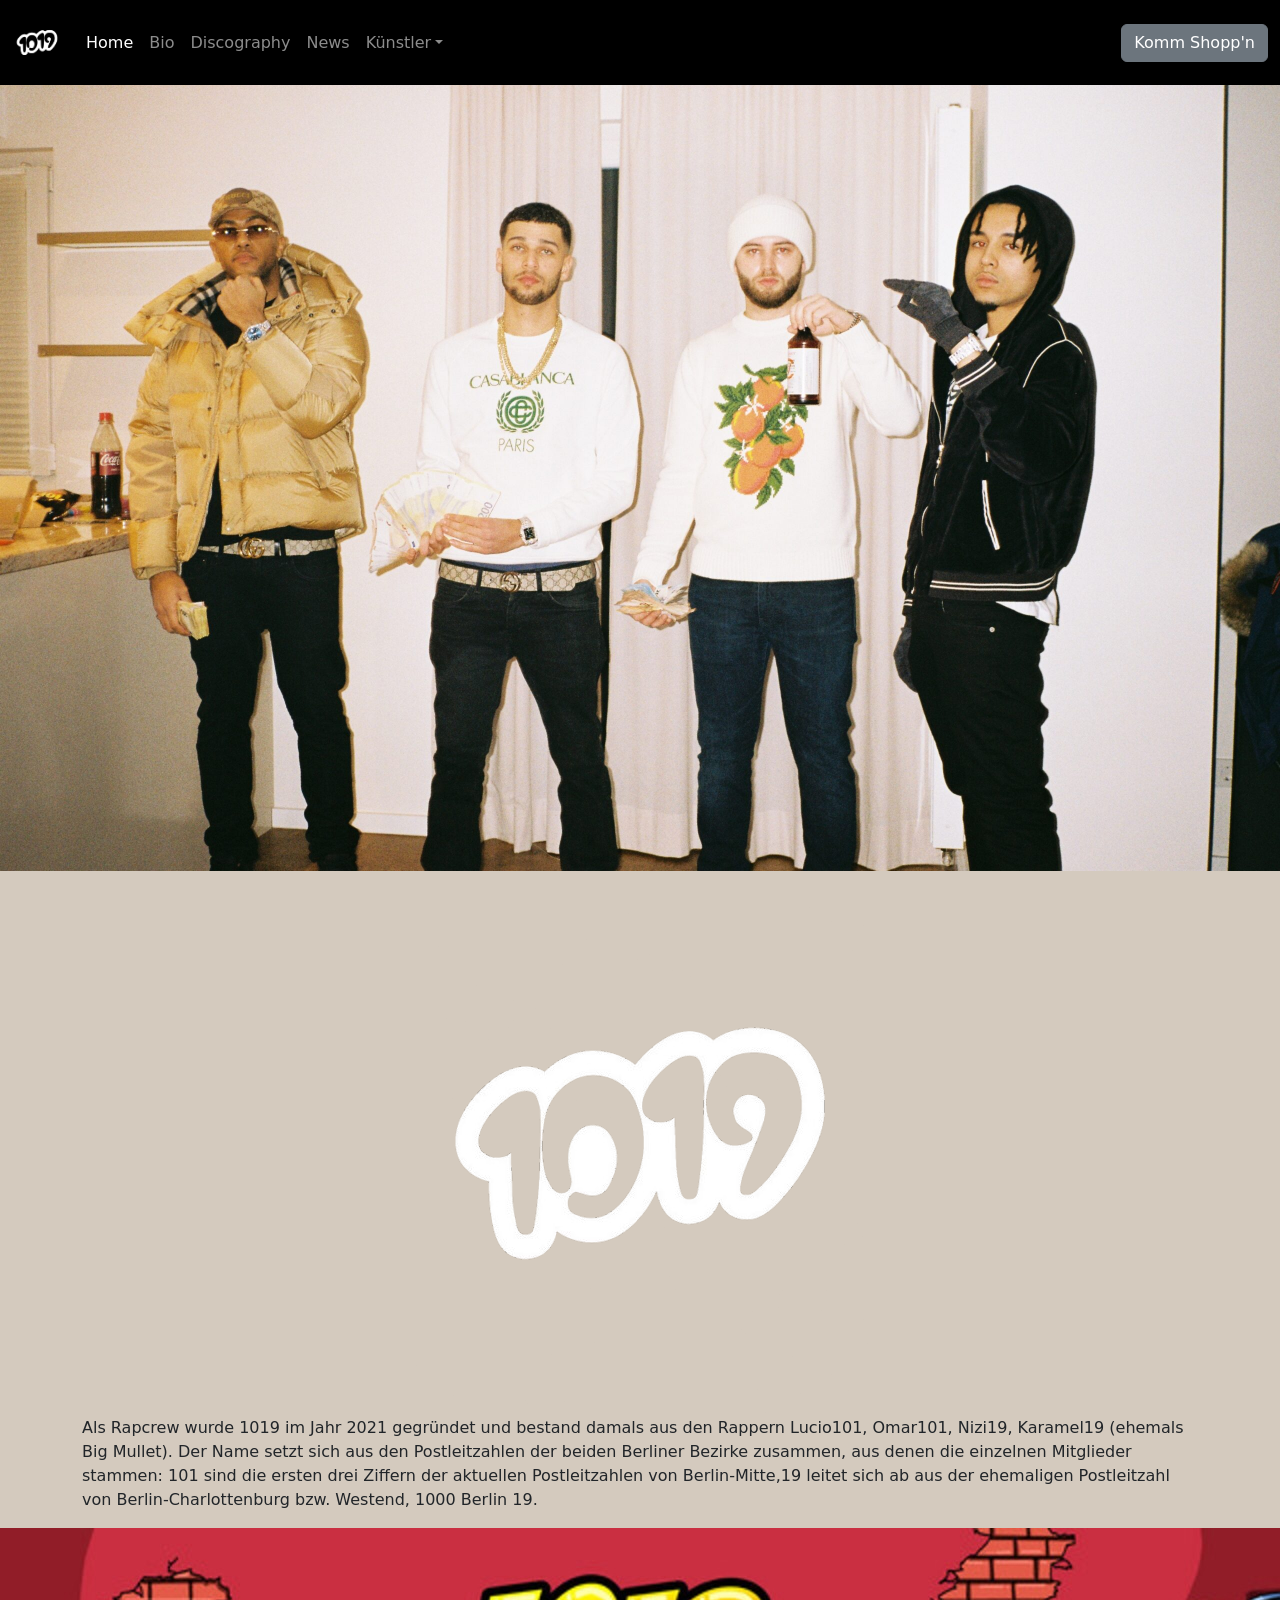
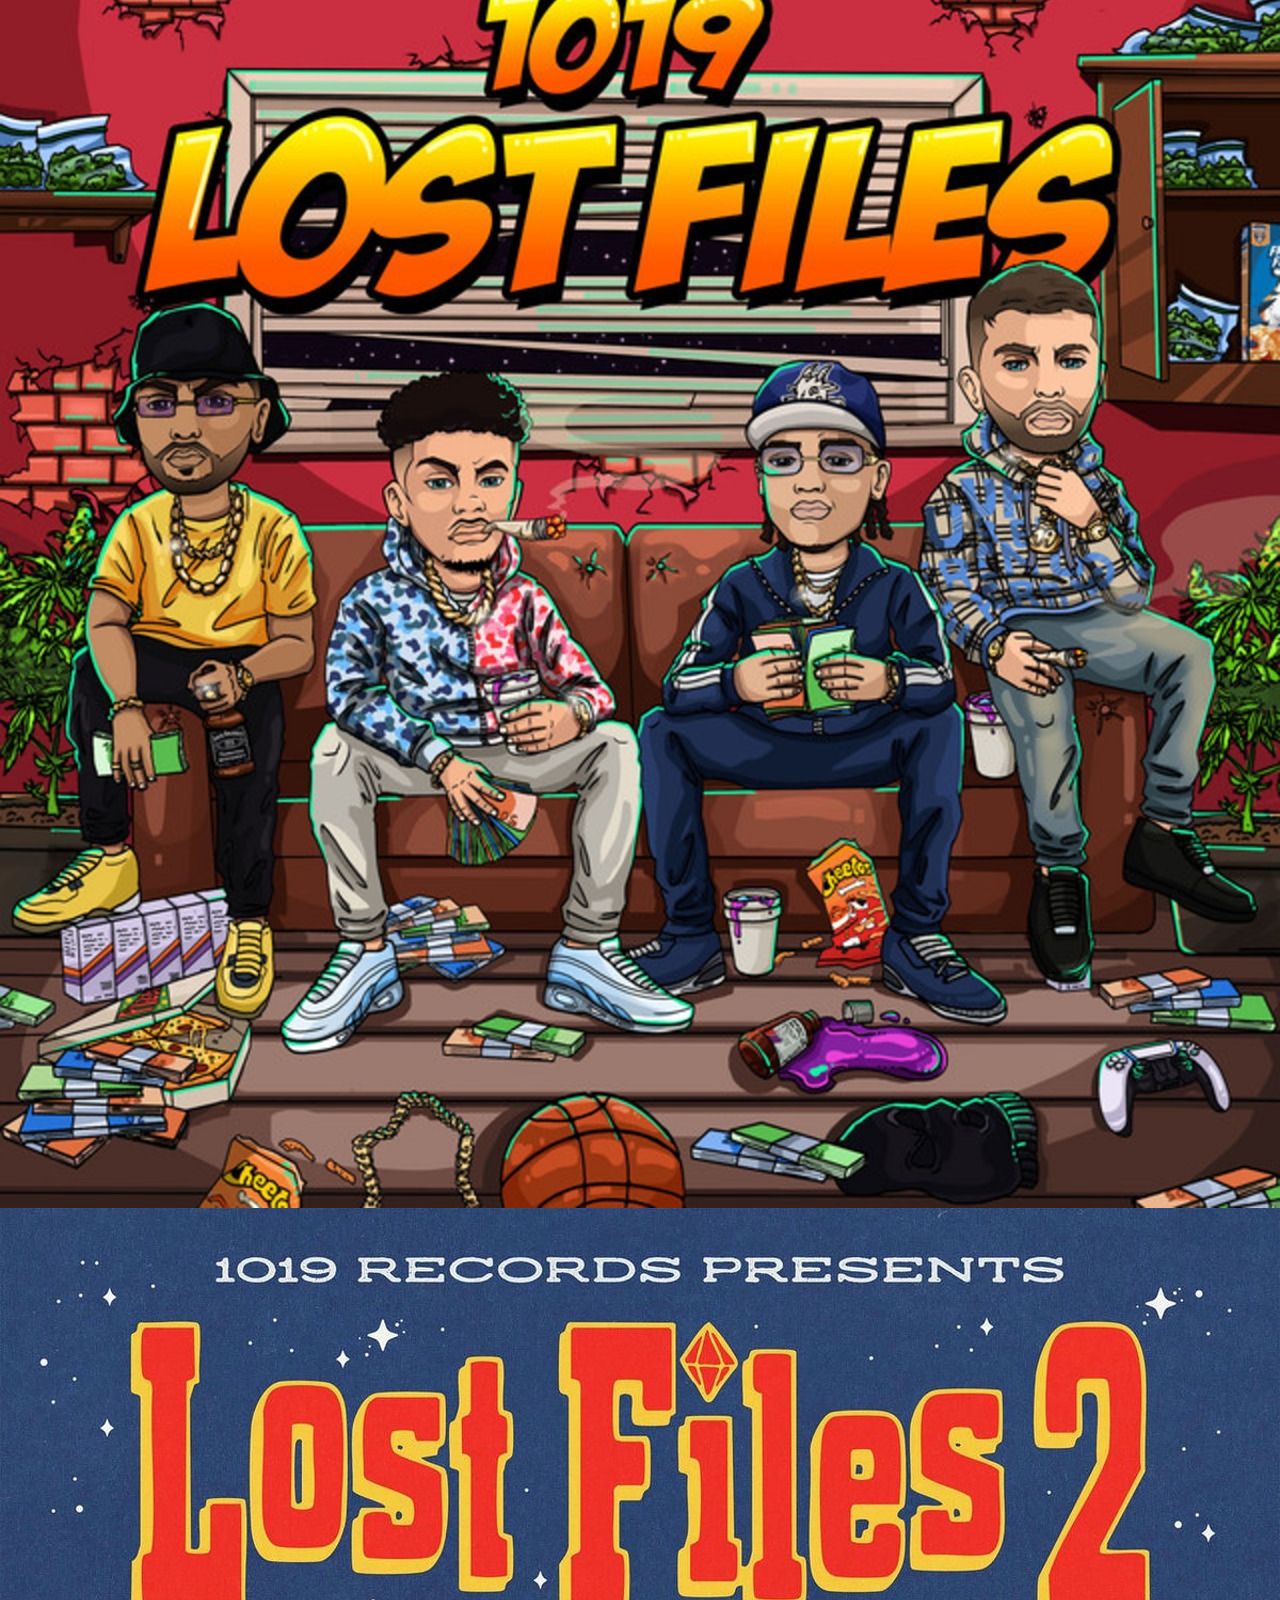
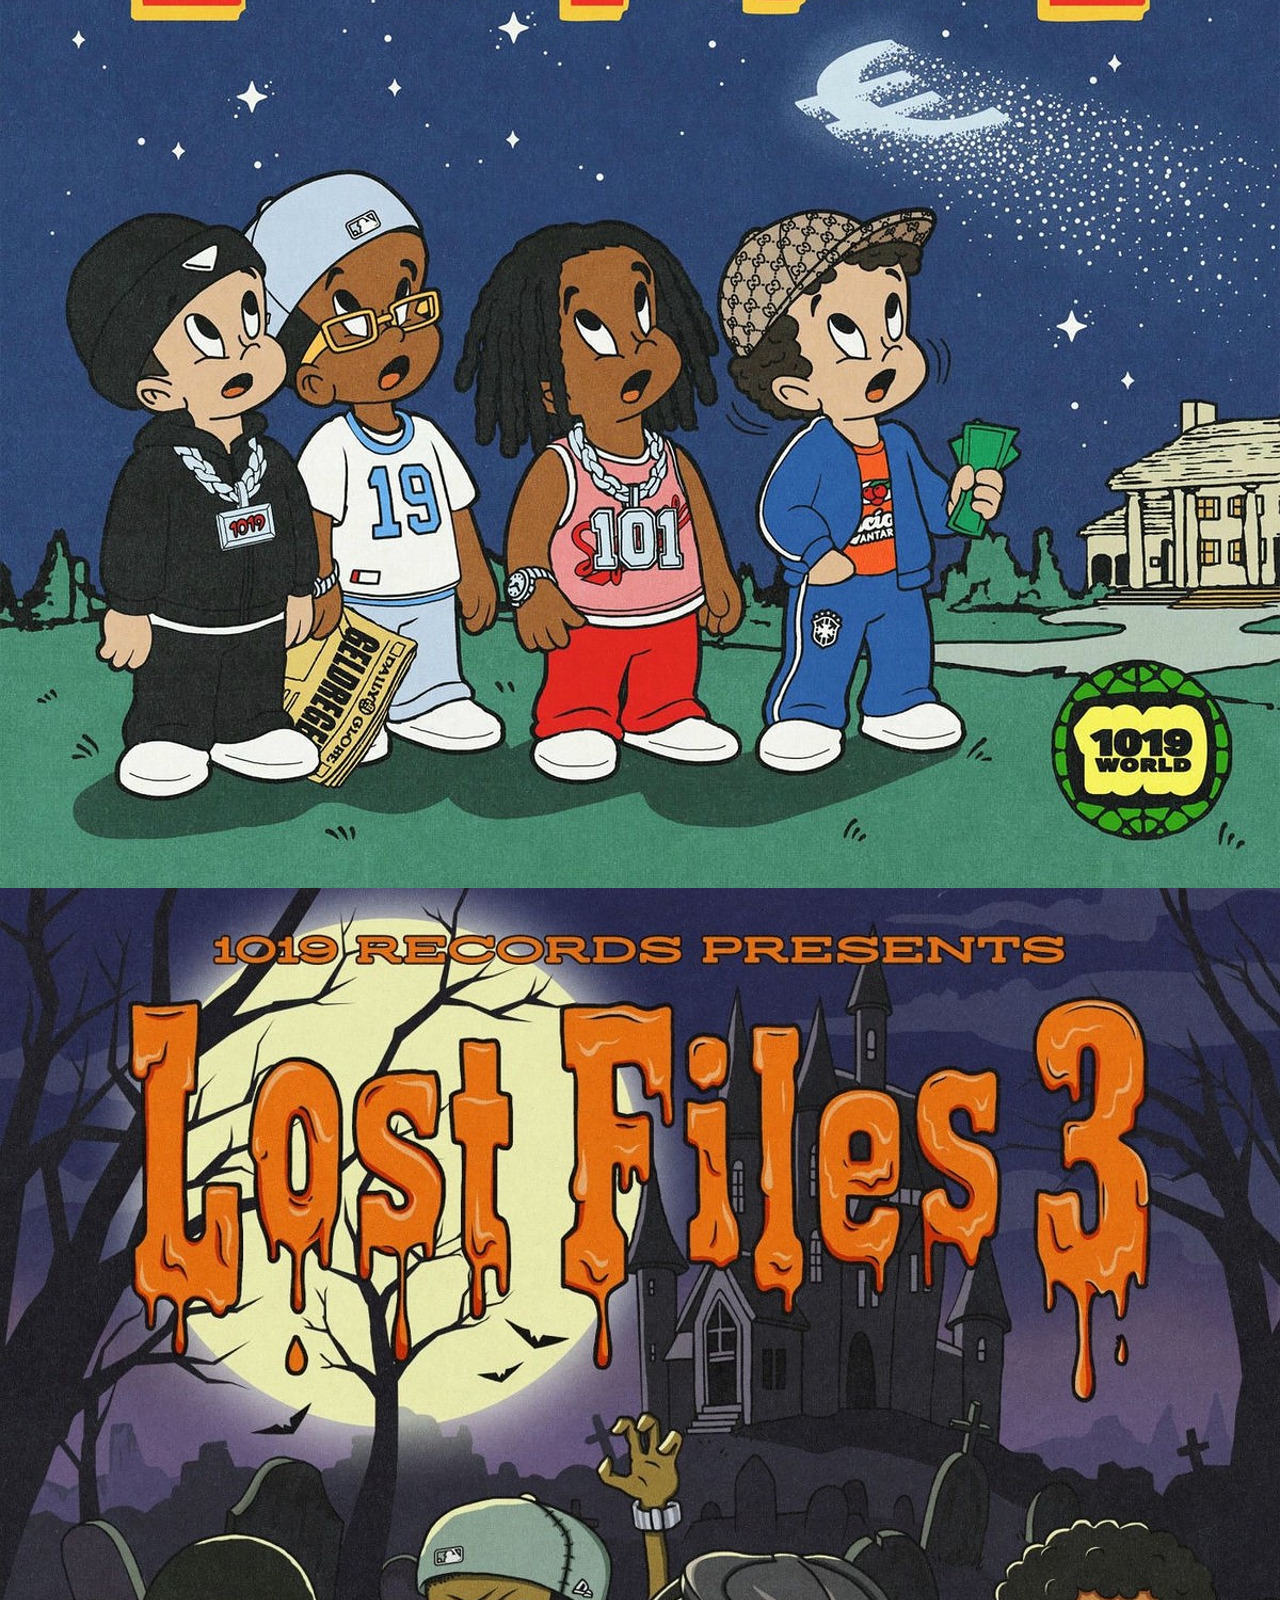
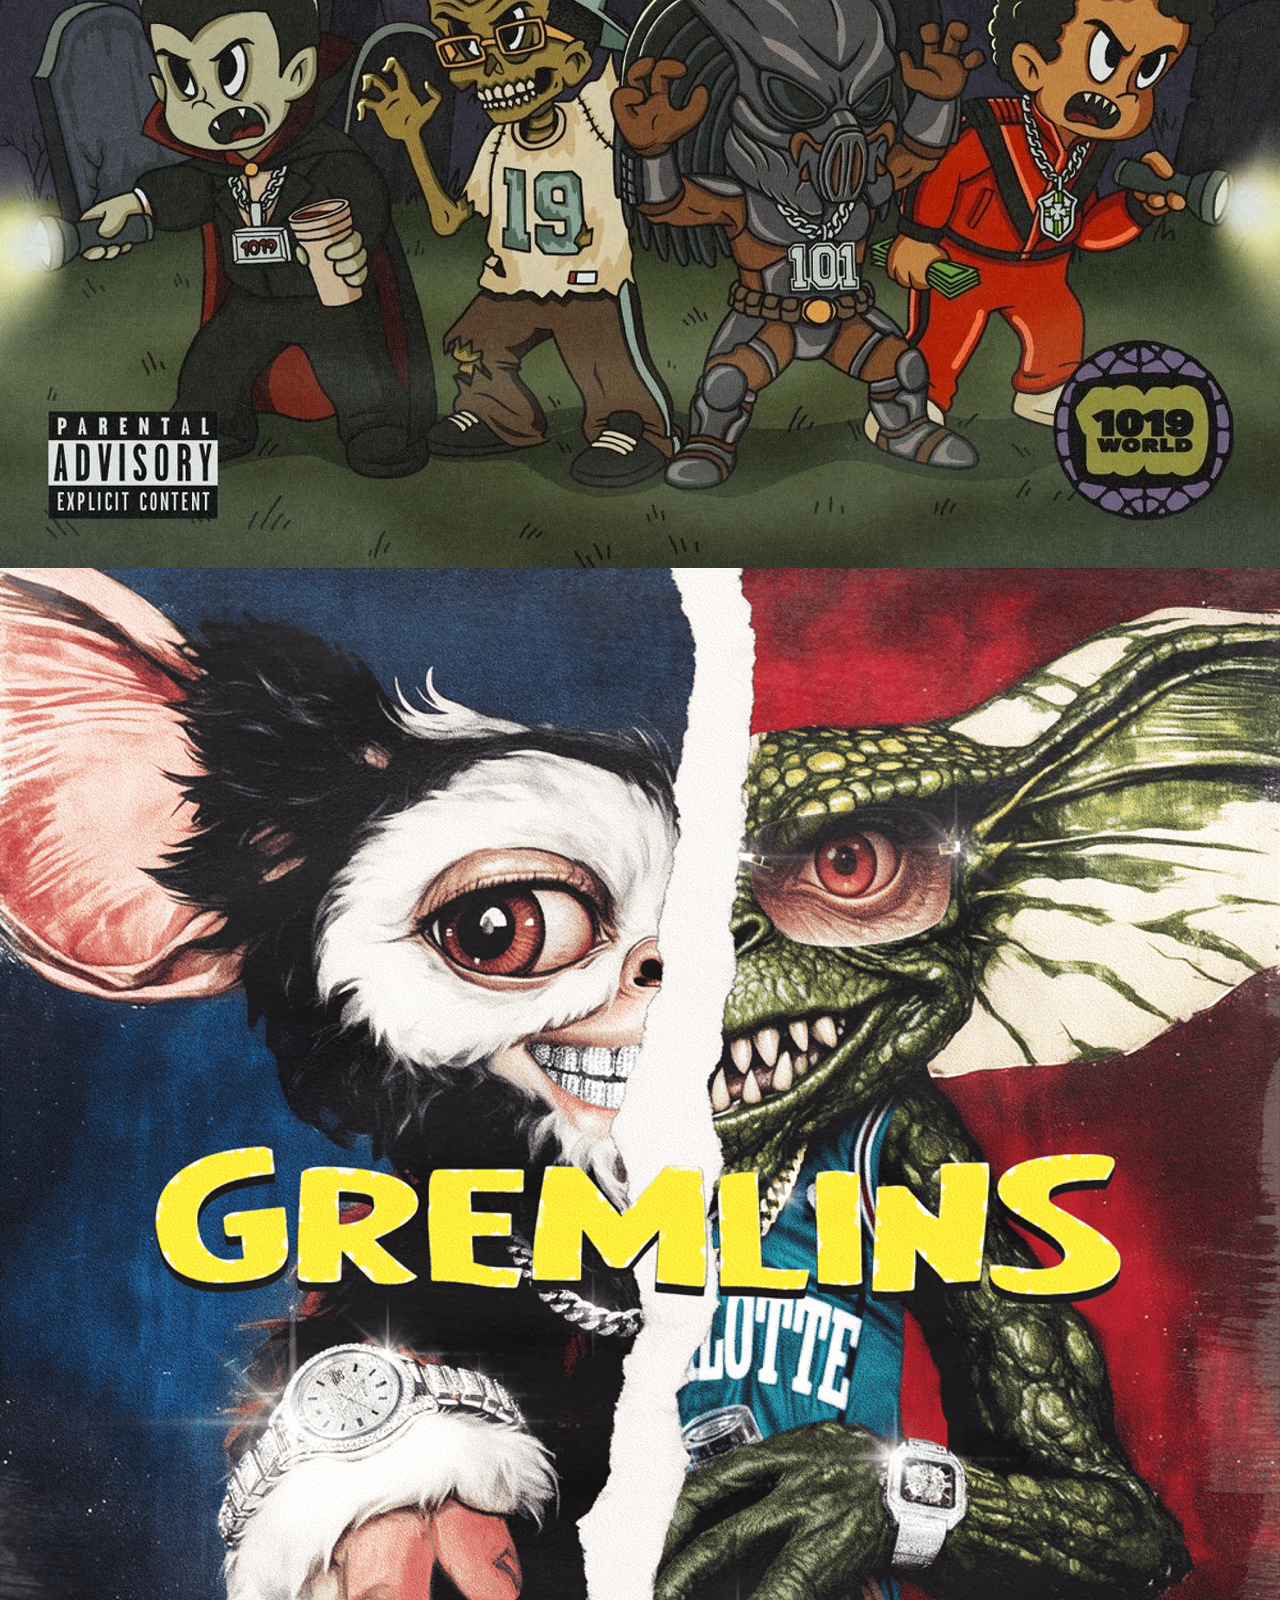
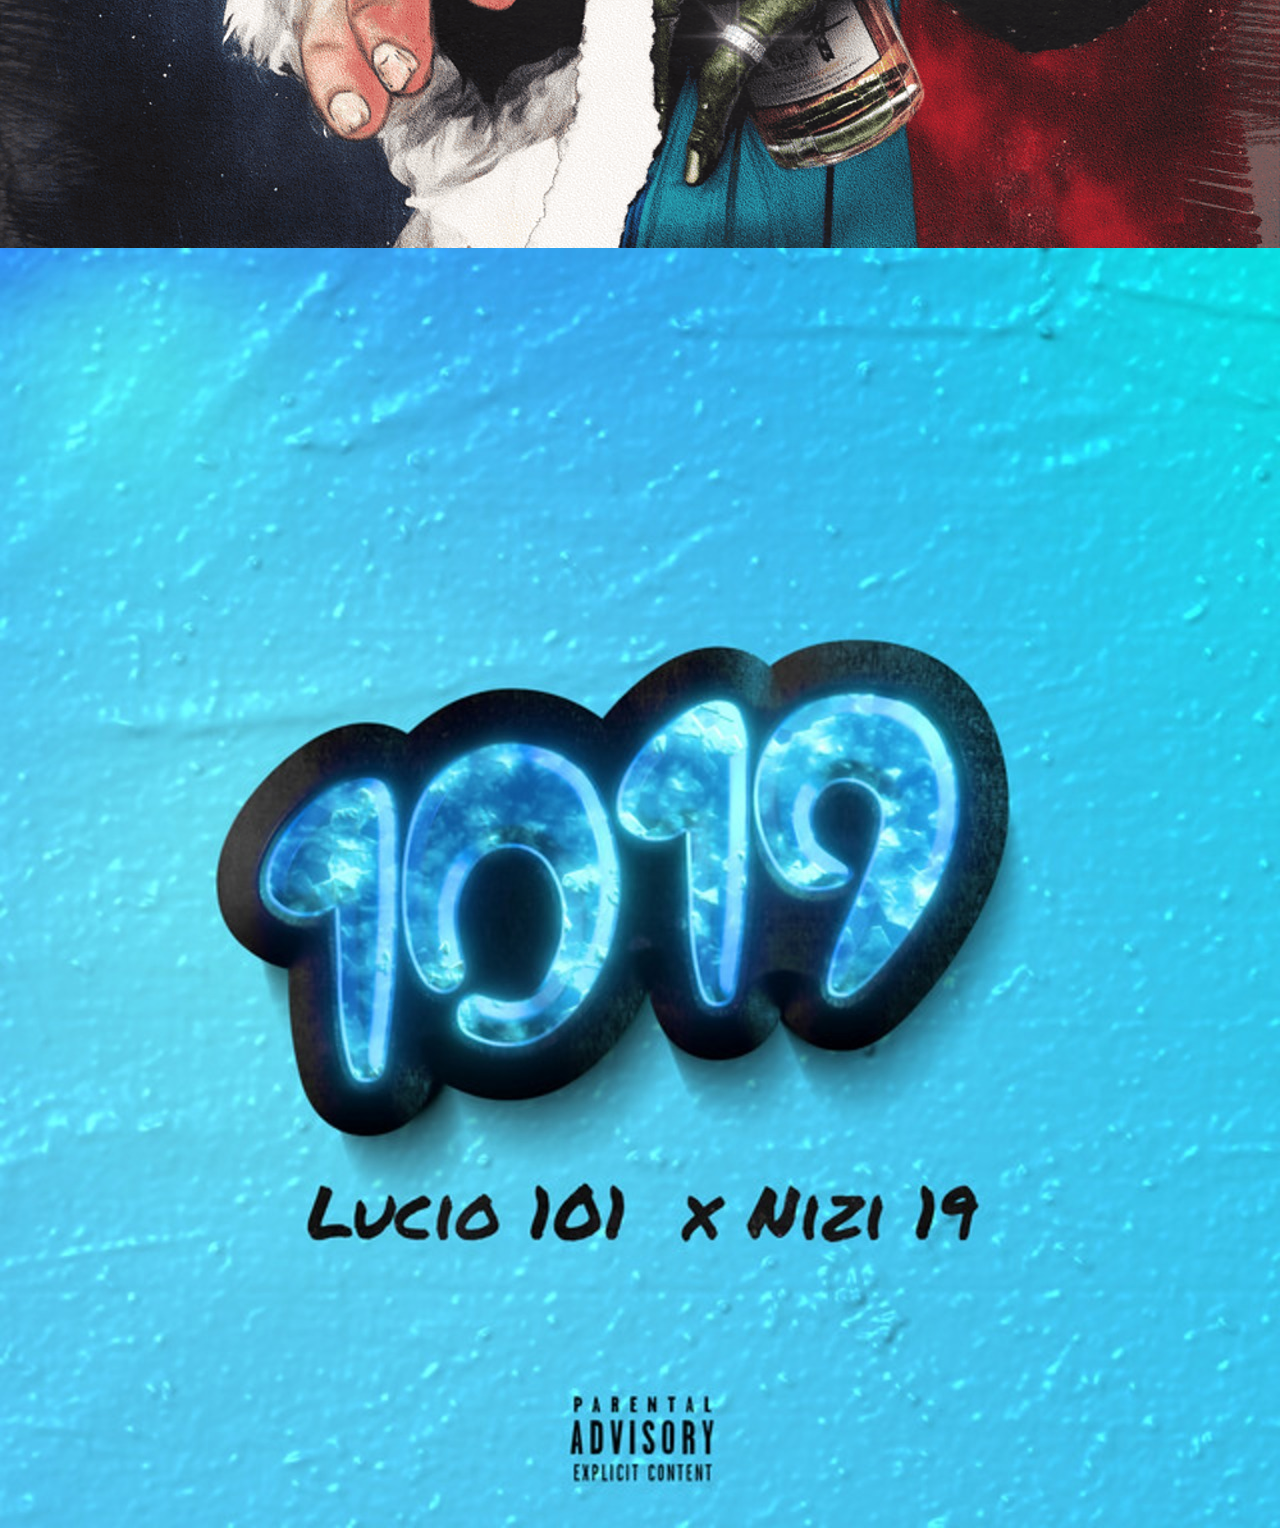
==== index.html @ 299782c3 "first commit" ====
<!doctype html>
<html lang="en">

<head>
    <meta charset="utf-8">
    <meta name="viewport" content="width=device-width, initial-scale=1">
    <title>Band Projekt</title>
    <link href="https://cdn.jsdelivr.net/npm/bootstrap@5.3.8/dist/css/bootstrap.min.css" rel="stylesheet"
        integrity="sha384-sRIl4kxILFvY47J16cr9ZwB07vP4J8+LH7qKQnuqkuIAvNWLzeN8tE5YBujZqJLB" crossorigin="anonymous">
    <link rel="stylesheet" href="style.css">
</head>

<body>
    <div class="">
        <nav class=" navbar fixed-top navbar-expand-lg navcolor" data-bs-theme="dark">
            <div class=" container-fluid" bis_skin_checked="1">
                <a class="navbar-brand" href="#"><img src="pictures/1019logoblack-removebg-preview.png" alt=""
                        width="50px"></a>
                <button class="navbar-toggler" type="button" data-bs-toggle="collapse" data-bs-target="#navbarColor02"
                    aria-controls="navbarColor02" aria-expanded="false" aria-label="Toggle navigation">
                    <span class="navbar-toggler-icon"></span>
                </button>
                <div class="collapse navbar-collapse" id="navbarColor02" bis_skin_checked="1">
                    <ul class="navbar-nav me-auto">
                        <li class="nav-item">
                            <a class="nav-link active" href="#">Home
                                <span class="visually-hidden">(current)</span>
                            </a>
                        </li>

                        <li class="nav-item">
                            <a class="nav-link" href="#">Bio</a>
                        </li>
                        <li class="nav-item">
                            <a class="nav-link" href="#">Discography</a>
                        </li>
                        <li class="nav-item">
                            <a class="nav-link" href="#">News</a>
                        </li>

                        <li class="nav-item dropdown">
                            <a class="nav-link dropdown-toggle" data-bs-toggle="dropdown" href="#" role="button"
                                aria-haspopup="true" aria-expanded="false">Künstler</a>
                            <div class="dropdown-menu" bis_skin_checked="1">
                                <a class="dropdown-item" href="#">Karamel19</a>
                                <a class="dropdown-item" href="#">Lucio101</a>
                                <a class="dropdown-item" href="#">Nizi19</a>
                                <a class="dropdown-item" href="#">Omar101</a>
                            </div>
                        </li>
                    </ul>
                    <form class="d-flex">

                        <button class="btn btn-secondary my-2 my-sm-0" type="submit">Komm Shopp'n</button>
                    </form>
                </div>
            </div>
        </nav>
    </div>
    <div class="grouppic">
        <img src="pictures/1019-scaled.jpg" alt="">
    </div>
    <div class="logointro">
        <img src="pictures/1019logoblack-removebg-preview.png" alt="">
    </div>
    <div class="container">
        <p>Als Rapcrew wurde 1019 im Jahr 2021 gegründet und bestand damals aus den Rappern Lucio101, Omar101, Nizi19,
            Karamel19 (ehemals Big Mullet). Der Name setzt sich aus den Postleitzahlen der beiden Berliner Bezirke
            zusammen, aus denen die einzelnen Mitglieder stammen: 101 sind die ersten drei Ziffern der aktuellen
            Postleitzahlen von Berlin-Mitte,19 leitet sich ab aus der ehemaligen Postleitzahl von Berlin-Charlottenburg
            bzw. Westend, 1000 Berlin 19.</p>
    </div>
    <div class="">
        <img src="pictures/lostfiles-upscaled-2x.jpg" alt="">
        <img src="pictures/lf2-upscaled-1280x1280.jpg" alt="">
        <img src="pictures/lf3-upscaled-1280x1280.jpg" alt="">
        <img src="pictures/gremlins-upscaled-1280x1280.png" alt="">
        <img src="pictures/1019ln-upscaled-2x.jpg" alt="">
    </div>
    <script src="https://cdn.jsdelivr.net/npm/bootstrap@5.3.8/dist/js/bootstrap.bundle.min.js"
        integrity="sha384-FKyoEForCGlyvwx9Hj09JcYn3nv7wiPVlz7YYwJrWVcXK/BmnVDxM+D2scQbITxI"
        crossorigin="anonymous"></script>
</body>

</html>
---- style.css ----
body {
    margin: 0;
    padding: 0;
    width: 100%;
    height: 100%;
    background-color: rgb(212, 202, 190);
}

.grouppic {

    display: flex;
    justify-content: center;
    align-items: center;
}

.grouppic img {
    width: 100%;
    margin-top: 0px;
    object-fit: cover;
}

.logointro {
    display: flex;
    justify-content: center;
}

.navcolor {
    background-color: black;
}
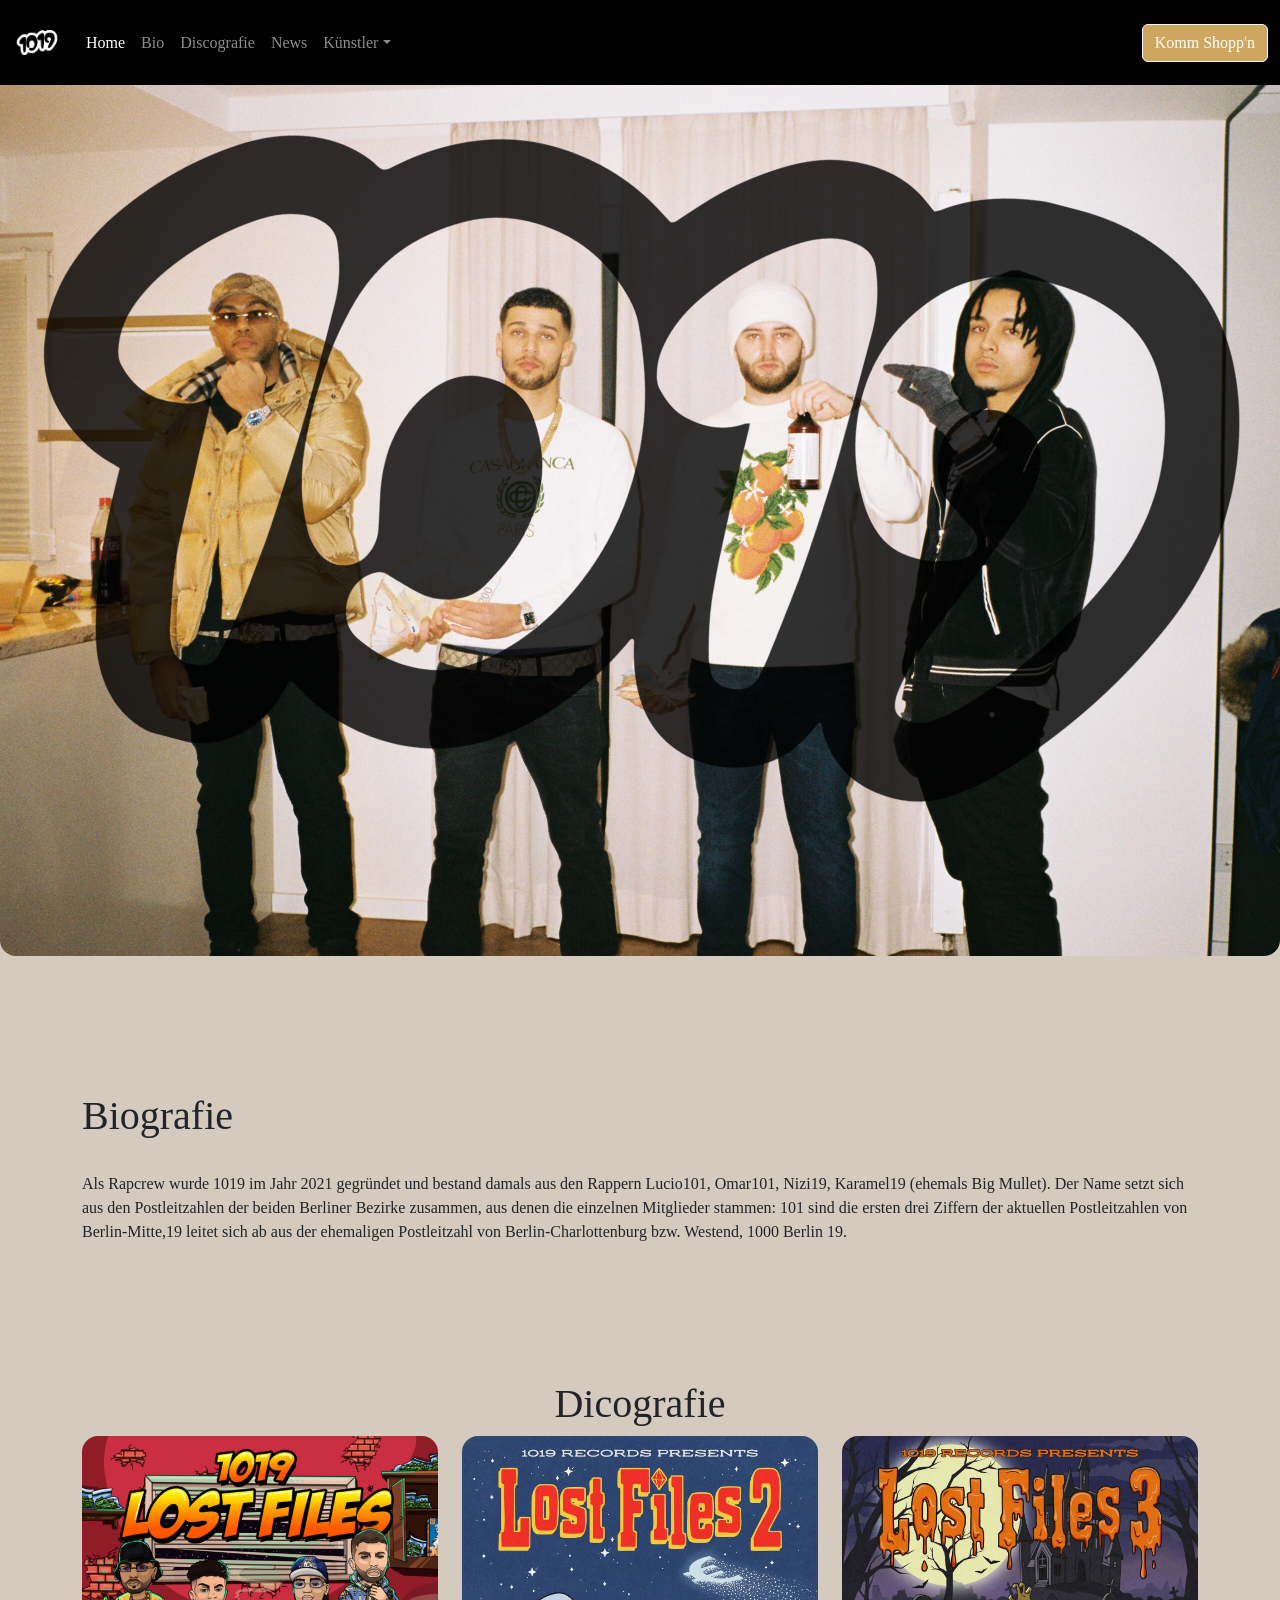
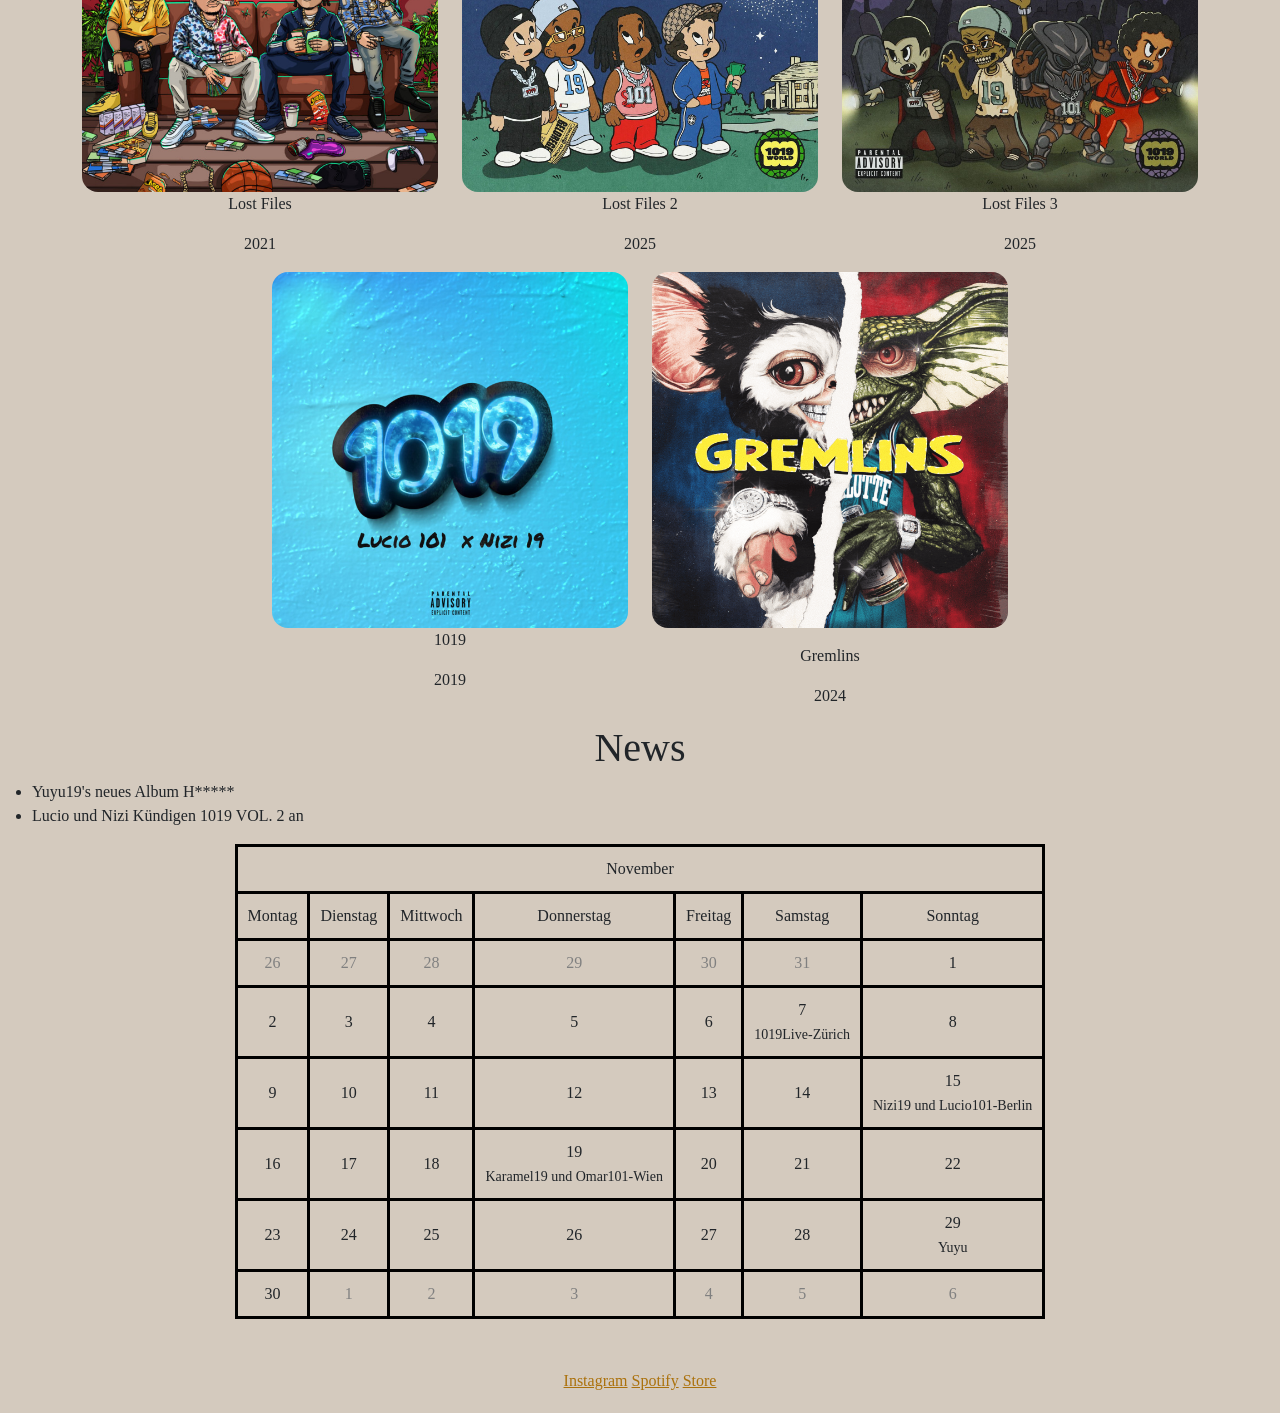
==== commit d39fbf1b: "final commit" ====
--- a/index.html
+++ b/index.html
@@ -5,14 +5,14 @@
     <meta charset="utf-8">
     <meta name="viewport" content="width=device-width, initial-scale=1">
     <title>Band Projekt</title>
-    <link href="https://cdn.jsdelivr.net/npm/bootstrap@5.3.8/dist/css/bootstrap.min.css" rel="stylesheet"
-        integrity="sha384-sRIl4kxILFvY47J16cr9ZwB07vP4J8+LH7qKQnuqkuIAvNWLzeN8tE5YBujZqJLB" crossorigin="anonymous">
-    <link rel="stylesheet" href="style.css">
+    <link href="css/bootstrap.min.css" rel="stylesheet">
+    <link rel="stylesheet" href="css/style.css">
+    <link rel="icon" type="image/x-icon" href="pictures/favicon-32x32.ico">
 </head>
 
 <body>
-    <div class="">
-        <nav class=" navbar fixed-top navbar-expand-lg navcolor" data-bs-theme="dark">
+    <div>
+        <nav class=" navbar fixed-top navbar-expand-sm navcolor" data-bs-theme="dark">
             <div class=" container-fluid" bis_skin_checked="1">
                 <a class="navbar-brand" href="#"><img src="pictures/1019logoblack-removebg-preview.png" alt=""
                         width="50px"></a>
@@ -29,57 +29,186 @@
                         </li>
 
                         <li class="nav-item">
-                            <a class="nav-link" href="#">Bio</a>
-                        </li>
-                        <li class="nav-item">
-                            <a class="nav-link" href="#">Discography</a>
-                        </li>
-                        <li class="nav-item">
-                            <a class="nav-link" href="#">News</a>
+                            <a class="nav-link" href="#bio">Bio</a>
+                        </li>
+                        <li class="nav-item">
+                            <a class="nav-link" href="#discografie">Discografie</a>
+                        </li>
+                        <li class="nav-item">
+                            <a class="nav-link" href="#news">News</a>
                         </li>
 
                         <li class="nav-item dropdown">
                             <a class="nav-link dropdown-toggle" data-bs-toggle="dropdown" href="#" role="button"
                                 aria-haspopup="true" aria-expanded="false">Künstler</a>
                             <div class="dropdown-menu" bis_skin_checked="1">
-                                <a class="dropdown-item" href="#">Karamel19</a>
-                                <a class="dropdown-item" href="#">Lucio101</a>
-                                <a class="dropdown-item" href="#">Nizi19</a>
-                                <a class="dropdown-item" href="#">Omar101</a>
+                                <a class="dropdown-item"
+                                    href="https://www.instagram.com/karamel_eins9/?hl=de">Karamel19</a>
+                                <a class="dropdown-item"
+                                    href="https://www.instagram.com/luciobene101/?hl=de">Lucio101</a>
+                                <a class="dropdown-item" href="https://www.instagram.com/nizi_1neun/">Nizi19</a>
+                                <a class="dropdown-item" href="https://www.instagram.com/omar101___/">Omar101</a>
                             </div>
                         </li>
                     </ul>
                     <form class="d-flex">
 
-                        <button class="btn btn-secondary my-2 my-sm-0" type="submit">Komm Shopp'n</button>
+                        <a href="kontakt.html" class="btn btn-secondary my-2 my-sm-0 buttoncolor" type="submit">Komm
+                            Shopp'n</a>
                     </form>
                 </div>
             </div>
         </nav>
-    </div>
+        <!-- This is the Navbar. -->
+    </div>
+    <div class="abstand1"></div>
     <div class="grouppic">
-        <img src="pictures/1019-scaled.jpg" alt="">
-    </div>
-    <div class="logointro">
-        <img src="pictures/1019logoblack-removebg-preview.png" alt="">
-    </div>
-    <div class="container">
+        <img src="pictures/gp.png" class="rounded-bottom-4">
+    </div>
+    <p id="bio"></p>
+    <div class="abstand"></div>
+
+
+
+
+    <div class=" container">
+        <h1>Biografie</h1>
+        <br>
         <p>Als Rapcrew wurde 1019 im Jahr 2021 gegründet und bestand damals aus den Rappern Lucio101, Omar101, Nizi19,
             Karamel19 (ehemals Big Mullet). Der Name setzt sich aus den Postleitzahlen der beiden Berliner Bezirke
             zusammen, aus denen die einzelnen Mitglieder stammen: 101 sind die ersten drei Ziffern der aktuellen
             Postleitzahlen von Berlin-Mitte,19 leitet sich ab aus der ehemaligen Postleitzahl von Berlin-Charlottenburg
             bzw. Westend, 1000 Berlin 19.</p>
     </div>
-    <div class="">
-        <img src="pictures/lostfiles-upscaled-2x.jpg" alt="">
-        <img src="pictures/lf2-upscaled-1280x1280.jpg" alt="">
-        <img src="pictures/lf3-upscaled-1280x1280.jpg" alt="">
-        <img src="pictures/gremlins-upscaled-1280x1280.png" alt="">
-        <img src="pictures/1019ln-upscaled-2x.jpg" alt="">
-    </div>
-    <script src="https://cdn.jsdelivr.net/npm/bootstrap@5.3.8/dist/js/bootstrap.bundle.min.js"
-        integrity="sha384-FKyoEForCGlyvwx9Hj09JcYn3nv7wiPVlz7YYwJrWVcXK/BmnVDxM+D2scQbITxI"
-        crossorigin="anonymous"></script>
+    <p id="discografie"></p>
+    <div class="abstand"></div>
+    <h1 class="text-center">Dicografie</h1>
+    <div class="container">
+        <div class="row justify-content-center">
+
+            <div class="text-center col-12 col-sm-6 col-md-4">
+                <img src="pictures/lostfiles-upscaled-2x.jpg" class="rounded-4 img-fluid" alt="Lost Files">
+                <p>Lost Files</p>
+                <p>2021</p>
+            </div>
+
+            <div class="text-center col-12 col-sm-6 col-md-4">
+                <img src="pictures/lf2-upscaled-1280x1280.jpg" class="rounded-4 img-fluid" alt="Lost Files 2">
+                <p>Lost Files 2</p>
+                <p>2025</p>
+            </div>
+
+            <div class="text-center col-12 col-sm-6 col-md-4">
+                <img src="pictures/lf3-upscaled-1280x1280.jpg" class="rounded-4 img-fluid" alt="Lost Files 3">
+                <p>Lost Files 3</p>
+                <p>2025</p>
+            </div>
+
+            <div class="text-center col-12 col-sm-6 col-md-4">
+                <img src="pictures/1019ln-upscaled-2x.jpg" class="rounded-4 img-fluid" alt="1019">
+                <p>1019</p>
+                <p>2019</p>
+            </div>
+            <div class="text-center col-12 col-sm-6 col-md-4">
+                <img src="pictures/gremlins-upscaled-1280x1280.png" class="rounded-4 img-fluid" alt="Gremlins">
+                <p id="news"></p>
+                <p>Gremlins</p>
+                <p>2024</p>
+                <!-- This ist the Discography ist is responsive  -->
+            </div>
+
+        </div>
+
+    </div>
+    </div>
+
+    <h1 class="text-center">News</h1>
+    <ul>
+        <li>Yuyu19's neues Album H*****</li>
+        <li>Lucio und Nizi Kündigen 1019 VOL. 2 an</li>
+
+    </ul>
+
+    <div class="News">
+        <table>
+            <tr>
+                <td colspan="7">November</td>
+            </tr>
+            <tr>
+                <td>Montag</td>
+                <td>Dienstag</td>
+                <td>Mittwoch</td>
+                <td>Donnerstag</td>
+                <td>Freitag</td>
+                <td>Samstag</td>
+                <td>Sonntag</td>
+            </tr>
+            <tr>
+                <td class="greytext">26</td>
+                <td class="greytext">27</td>
+                <td class="greytext">28</td>
+                <td class="greytext">29</td>
+                <td class="greytext">30</td>
+                <td class="greytext">31</td>
+                <td>1</td>
+            </tr>
+            <tr>
+                <td>2</td>
+                <td>3</td>
+                <td>4</td>
+                <td>5</td>
+                <td>6</td>
+                <td>7 <br> <small>1019Live-Zürich</small></td>
+                <td>8</td>
+            </tr>
+            <tr>
+                <td>9</td>
+                <td>10</td>
+                <td>11</td>
+                <td>12</td>
+                <td>13</td>
+                <td>14</td>
+                <td>15 <br> <small>Nizi19 und Lucio101-Berlin</small></td>
+            </tr>
+            <tr>
+                <td>16</td>
+                <td>17</td>
+                <td>18</td>
+                <td>19 <br> <small>Karamel19 und Omar101-Wien</small></td>
+                <td>20</td>
+                <td>21</td>
+                <td>22</td>
+            </tr>
+            <tr>
+                <td>23</td>
+                <td>24</td>
+                <td>25</td>
+                <td>26</td>
+                <td>27</td>
+                <td>28</td>
+                <td>29 <br> <small>Yuyu</small></td>
+            </tr>
+            <tr>
+                <td>30</td>
+                <td class="greytext">1</td>
+                <td class="greytext">2</td>
+                <td class="greytext">3</td>
+                <td class="greytext">4</td>
+                <td class="greytext">5</td>
+                <td class="greytext">6</td>
+            </tr>
+        </table>
+    </div>
+    </div>
+
+    <!-- This ist a calendar whith an overview of the upcoming events -->
+
+    <footer class="text-center">
+        <a href="https://www.instagram.com/1019_records/?hl=de">Instagram</a>
+        <a href="https://open.spotify.com/intl-de/artist/3r82jUxl7ThSdOhB90Qn6u?si=XdNLhT0HQvORSnzNzALo6g">Spotify</a>
+        <a href="https://www.1019records.de/">Store</a>
+    </footer>
+    <script src="js/bootstrap.bundle.min.js"></script>
 </body>
 
 </html>
--- a/css/style.css
+++ b/css/style.css
@@ -0,0 +1,113 @@
+@font-face {
+    font-family: "Sono";
+    src: url(font/Sono-SemiBold.woff2) format("woff2");
+}
+
+
+body {
+    margin: 0;
+    padding: 0;
+    width: 100%;
+    height: 100%;
+    background-color: rgb(212, 202, 190);
+    font-family: "Sono";
+
+}
+
+.abstand1 {
+    height: 85px;
+}
+
+.grouppic {
+
+    display: flex;
+    justify-content: center;
+    align-items: center;
+}
+
+.grouppic img {
+    width: 100%;
+    margin-top: 0px;
+    object-fit: cover;
+}
+
+.logointro {
+    display: flex;
+    justify-content: center;
+}
+
+.navcolor {
+    background-color: rgb(2, 2, 2);
+}
+
+.buttoncolor {
+    background-color: rgba(207, 166, 95);
+    border-color:
+        rgb(249, 247, 246);
+
+
+}
+
+.buttoncolor :hover {
+    background-color: rgb(232, 207, 164);
+    border-color:
+        rgb(249, 247, 246);
+
+
+}
+
+.abstand {
+    height: 120px;
+}
+
+.News {
+    display: flex;
+    justify-content: center;
+
+}
+
+table,
+td,
+tr {
+    border: 3px, solid, black;
+    border-collapse: collapse;
+    text-align: center;
+    padding: 10px;
+
+}
+
+.Kontakt {
+    margin-left: 100px;
+    margin-right: 100px;
+    margin-top: 150px;
+}
+
+.greytext {
+    color: grey;
+    border: 3px, solid, black;
+}
+
+.backbutton {
+    background-color: rgb(194, 64, 4);
+    border-color:
+        rgb(249, 247, 246);
+
+
+}
+
+.backbutton :hover {
+    background-color: rgb(232, 207, 164);
+    border-color:
+        rgb(249, 247, 246);
+
+
+}
+
+footer {
+    margin-top: 50px;
+    margin-bottom: 20px;
+}
+
+footer a {
+    color: rgb(171, 113, 12);
+}
